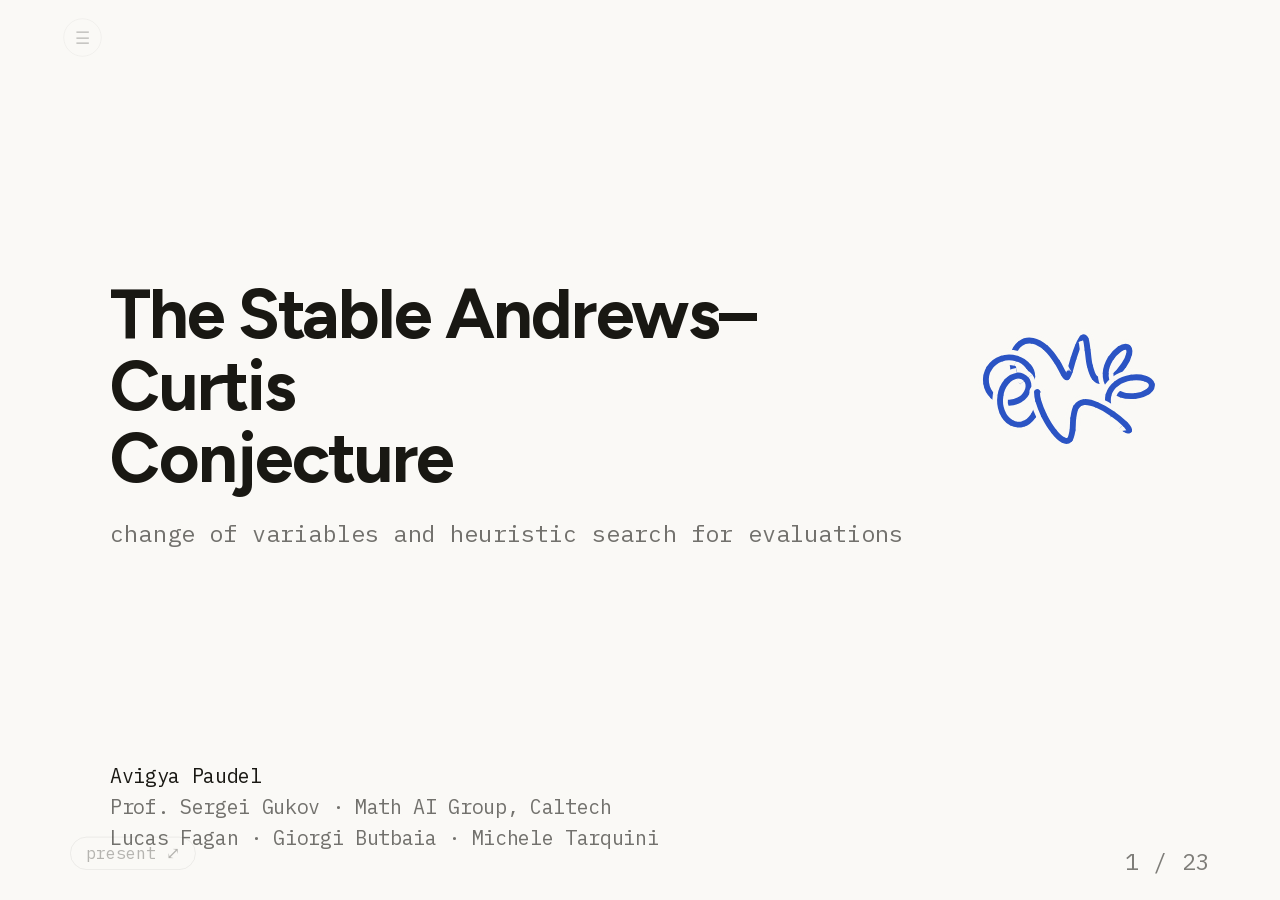
==== index.html @ a1b3a7af "The Stable Andrews–Curtis Conjecture — SURF talk deck Co-Authored-By: Claude Opus 5 <noreply@anthrop" ====
<!DOCTYPE html>
<html lang="en">
<head>
<meta charset="UTF-8" />
<meta name="viewport" content="width=device-width, initial-scale=1.0" />
<title>The Stable Andrews–Curtis Conjecture</title>
<style>
  /* ---------- fonts (offline) ---------- */
  @font-face { font-family: 'Figtree'; src: url('fonts/figtree-400.woff2') format('woff2'); font-weight: 400; font-display: swap; }
  @font-face { font-family: 'Figtree'; src: url('fonts/figtree-600.woff2') format('woff2'); font-weight: 600; font-display: swap; }
  @font-face { font-family: 'Figtree'; src: url('fonts/figtree-700.woff2') format('woff2'); font-weight: 700; font-display: swap; }
  @font-face { font-family: 'IBM Plex Mono'; src: url('fonts/plexmono-400.woff2') format('woff2'); font-weight: 400; font-display: swap; }

  /* ---------- tokens ---------- */
  :root {
    --paper: #FAF9F6;
    --ink: #191813;
    --blue: #2B54C4;
    --orange: #E05B2B;
    --hair: rgba(25, 24, 19, 0.15);
    --sans: 'Figtree', -apple-system, system-ui, sans-serif;
    --mono: 'IBM Plex Mono', ui-monospace, 'SF Mono', monospace;
  }

  * { box-sizing: border-box; margin: 0; padding: 0; }
  html, body { height: 100%; }
  body {
    background: var(--paper);
    color: var(--ink);
    font-family: var(--sans);
    overflow: hidden;
  }

  /* ---------- letterbox stage: design at 1920x1080, scale to fit ---------- */
  .viewport { position: fixed; inset: 0; }
  /* 4:3 canvas — SFP requires 4:3, some campus screens crop 16:9 */
  .stage {
    position: absolute; left: 50%; top: 50%;
    width: 1440px; height: 1080px;
    transform: translate(-50%, -50%) scale(1);
    background: var(--paper);
  }

  /* ---------- slides ---------- */
  .slide {
    position: absolute; inset: 0;
    display: none;
    flex-direction: column;
    padding: 88px 84px 56px;
    overflow: hidden;
  }
  .slide.active { display: flex; }

  .slide header {
    display: flex; align-items: baseline; justify-content: space-between;
    gap: 40px;
    flex: 0 0 auto;
  }
  .slide h1 {
    font-weight: 700;
    font-size: 62px;
    letter-spacing: -0.02em;
    line-height: 0.98;
    max-width: 20ch;
  }
  .kicker {
    font-family: var(--mono);
    font-size: 24px;
    color: rgba(25, 24, 19, 0.6);
    text-align: right;
    max-width: 30ch;
    line-height: 1.35;
  }
  .viz {
    flex: 1 1 auto;
    display: flex; align-items: center; justify-content: center;
    min-height: 0;
    margin-top: 24px;
  }
  .viz svg { width: 100%; height: 100%; }

  /* ---------- utilities for slide content ---------- */
  .mono { font-family: var(--mono); }
  .blue { color: var(--blue); }
  .orange { color: var(--orange); }
  .dim { opacity: 0.6; }

  /* ---------- hud ---------- */
  .hud {
    position: absolute; right: 36px; bottom: 28px; z-index: 5;
    font-family: var(--mono); font-size: 28px;
    color: var(--ink); opacity: 0.55;
    transition: opacity 0.2s;
    user-select: none;
  }
  .viewport:hover .hud { opacity: 0.7; }
  .hud .appendix-tag { color: var(--orange); }

  /* skip the remaining sub-steps of a stepped slide and move on */
  .skipbtn {
    position: absolute; right: 36px; bottom: 82px; z-index: 6;
    font-family: var(--mono); font-size: 20px; line-height: 1;
    color: var(--ink); background: none;
    border: 1px solid rgba(25, 24, 19, 0.25); border-radius: 999px;
    padding: 9px 18px; cursor: pointer;
    opacity: 0; pointer-events: none;
    transition: opacity 0.2s;
  }
  .skipbtn.on { opacity: 0.3; pointer-events: auto; }
  .skipbtn.on:hover { opacity: 0.85; }

  /* present: go fullscreen, like the present button in Slides */
  .presentbtn {
    position: absolute; left: 36px; bottom: 36px; z-index: 6;
    font-family: var(--mono); font-size: 20px; line-height: 1;
    color: var(--ink); background: none;
    border: 1px solid rgba(25, 24, 19, 0.25); border-radius: 999px;
    padding: 9px 18px; cursor: pointer; opacity: 0.3;
    transition: opacity 0.2s;
  }
  .presentbtn:hover { opacity: 0.9; }
  /* lit while a phone (or any second device) is driving the deck through serve.py */
  .presentbtn .link { color: var(--blue); margin-left: 10px; display: none; }
  .presentbtn.linked .link { display: inline; }

  /* slide menu: a hamburger at top-left drops down every slide by title */
  .navbtn {
    position: absolute; left: 28px; top: 22px; z-index: 8;
    width: 46px; height: 46px; padding: 0;
    font-family: var(--mono); font-size: 21px; line-height: 1;
    color: var(--ink); background: none; cursor: pointer;
    border: 1px solid rgba(25, 24, 19, 0.22); border-radius: 999px;
    opacity: 0.22; transition: opacity 0.2s;
  }
  .navbtn:hover, .navbtn.open { opacity: 0.9; }
  .navmenu {
    position: absolute; left: 28px; top: 80px; z-index: 8;
    width: 528px; max-height: 880px; overflow-y: auto;
    padding: 10px; border-radius: 18px;
    background: var(--paper);
    border: 1px solid rgba(25, 24, 19, 0.14);
    box-shadow: 0 26px 64px rgba(25, 24, 19, 0.18);
    opacity: 0; transform: translateX(-16px); pointer-events: none;
    transition: opacity 0.16s, transform 0.16s;
  }
  .navmenu.open { opacity: 1; transform: none; pointer-events: auto; }
  .navmenu button {
    display: flex; align-items: baseline; gap: 12px; width: 100%;
    padding: 8px 14px; border: 0; border-radius: 10px;
    background: none; cursor: pointer; text-align: left;
    font-family: var(--mono); font-size: 18px; line-height: 1.3; color: var(--ink);
  }
  .navmenu button .num { flex: 0 0 40px; opacity: 0.4; }
  .navmenu button:hover { background: rgba(43, 84, 196, 0.10); color: var(--blue); }
  .navmenu button.on { background: var(--ink); color: var(--paper); }
  .navmenu button.on .num { opacity: 0.65; }
  .navmenu button.apx .num { color: var(--orange); opacity: 0.9; }
  .navmenu .rule { border-top: 1px solid rgba(25, 24, 19, 0.12); margin: 8px 14px; }

  .placeholder-missing {
    display: flex; align-items: center; justify-content: center;
    height: 100%;
    font-family: var(--mono); font-size: 30px; color: var(--orange);
  }

  /* click-through frames inside one slide */
  .step-root {
    flex: 1 1 auto;
    min-height: 0;
    height: 100%;
    display: flex;
    flex-direction: column;
  }
  [data-steps] [data-at] {
    opacity: 0;
    pointer-events: none;
    transition: opacity 0.38s ease;
  }
  [data-steps][data-step="0"] [data-at~="0"],
  [data-steps][data-step="1"] [data-at~="1"],
  [data-steps][data-step="2"] [data-at~="2"],
  [data-steps][data-step="3"] [data-at~="3"],
  [data-steps][data-step="4"] [data-at~="4"],
  [data-steps][data-step="5"] [data-at~="5"],
  [data-steps][data-step="6"] [data-at~="6"],
  [data-steps][data-step="7"] [data-at~="7"],
  [data-steps][data-step="8"] [data-at~="8"],
  [data-steps][data-step="9"] [data-at~="9"],
  [data-steps][data-step="10"] [data-at~="10"],
  [data-steps][data-step="11"] [data-at~="11"],
  [data-steps][data-step="12"] [data-at~="12"],
  [data-steps][data-step="13"] [data-at~="13"],
  [data-steps][data-step="14"] [data-at~="14"],
  [data-steps][data-step="15"] [data-at~="15"],
  [data-steps][data-step="16"] [data-at~="16"] {
    opacity: 1;
    pointer-events: auto;
  }
  [data-steps] .xline {
    stroke: var(--orange);
    stroke-width: 3.4;
    stroke-linecap: round;
    fill: none;
    stroke-dasharray: 96;
    stroke-dashoffset: 96;
    transition: stroke-dashoffset 0.55s ease 0.08s;
  }
  [data-steps] .xline.slow {
    stroke-dasharray: 120;
    stroke-dashoffset: 120;
    transition: stroke-dashoffset 0.95s ease 0.18s;
  }
  [data-steps][data-step="0"] [data-at~="0"] .xline,
  [data-steps][data-step="1"] [data-at~="1"] .xline,
  [data-steps][data-step="2"] [data-at~="2"] .xline,
  [data-steps][data-step="3"] [data-at~="3"] .xline,
  [data-steps][data-step="4"] [data-at~="4"] .xline,
  [data-steps][data-step="5"] [data-at~="5"] .xline,
  [data-steps][data-step="6"] [data-at~="6"] .xline,
  [data-steps][data-step="7"] [data-at~="7"] .xline,
  [data-steps][data-step="8"] [data-at~="8"] .xline,
  [data-steps][data-step="9"] [data-at~="9"] .xline,
  [data-steps][data-step="10"] [data-at~="10"] .xline,
  [data-steps][data-step="11"] [data-at~="11"] .xline,
  [data-steps][data-step="12"] [data-at~="12"] .xline,
  [data-steps][data-step="13"] [data-at~="13"] .xline,
  [data-steps][data-step="14"] [data-at~="14"] .xline,
  [data-steps][data-step="15"] [data-at~="15"] .xline,
  [data-steps][data-step="16"] [data-at~="16"] .xline {
    stroke-dashoffset: 0;
  }
  .s03b-hop { transform-box: fill-box; transform-origin: center; }
  .s03b-wrap { position: relative; z-index: 2; }
  #s03b-example .s03b-float {
    animation: none;
    opacity: 0;
    transform: translate(var(--fx, 0px), var(--fy, 0px));
  }
  #s03b-example [data-steps][data-step="2"] [data-at~="2"] .s03b-float,
  #s03b-example [data-steps][data-step="7"] [data-at~="7"] .s03b-float,
  #s03b-example [data-steps][data-step="10"] [data-at~="10"] .s03b-float {
    animation: s03b-float-in 2.133s cubic-bezier(0.22, 0.61, 0.36, 1) 0.2s both;
  }
  @keyframes s03b-float-in {
    0% { transform: translate(var(--fx), var(--fy)); opacity: 0; }
    10% { opacity: 1; }
    46% { transform: translate(calc(var(--fx) * 0.5), calc(var(--fy) - 54px)); opacity: 1; }
    100% { transform: translate(0, 0); opacity: 1; }
  }
  #s03b-example .s03b-cancel { animation: none; }
  #s03b-example [data-steps][data-step="4"] [data-at~="4"] .s03b-cancel,
  #s03b-example [data-steps][data-step="5"] [data-at~="5"] .s03b-cancel {
    animation: s03b-cancel-out 1.4s cubic-bezier(0.22, 0.61, 0.36, 1) 0.467s both;
  }
  #s03b-example [data-steps][data-step="2"] [data-at~="2"] .s03b-cancel,
  #s03b-example [data-steps][data-step="7"] [data-at~="7"] .s03b-cancel,
  #s03b-example [data-steps][data-step="10"] [data-at~="10"] .s03b-cancel {
    animation: s03b-cancel-out 1.4s cubic-bezier(0.22, 0.61, 0.36, 1) 2.867s both;
  }
  @keyframes s03b-cancel-out {
    0% { transform: translate(0, 0) scale(1); opacity: 1; filter: none; }
    28% { transform: translate(0, -14px) scale(1.08); opacity: 1; }
    100% { transform: translate(0, -42px) scale(0.62); opacity: 0; }
  }
  #s03b-example [data-steps] .xline,
  #s03b-example [data-steps] .xline.slow {
    stroke-dashoffset: 120;
    opacity: 0;
    transition: none;
  }
  #s03b-example [data-steps][data-step="4"] [data-at~="4"] .xline,
  #s03b-example [data-steps][data-step="5"] [data-at~="5"] .xline {
    animation: s03b-xmark 1.867s ease both;
  }
  #s03b-example [data-steps][data-step="2"] [data-at~="2"] .xline,
  #s03b-example [data-steps][data-step="7"] [data-at~="7"] .xline,
  #s03b-example [data-steps][data-step="10"] [data-at~="10"] .xline {
    animation: s03b-xmark 1.867s ease 2.4s both;
  }
  @keyframes s03b-xmark {
    0% { stroke-dashoffset: 120; opacity: 1; }
    16% { stroke-dashoffset: 0; opacity: 1; }
    50% { stroke-dashoffset: 0; opacity: 1; }
    100% { stroke-dashoffset: 0; opacity: 0; }
  }
  #s03b-example .s03b-close { animation: none; transform: translate(0, 0); }
  #s03b-example [data-steps][data-step="2"] [data-at~="2"] .s03b-close,
  #s03b-example [data-steps][data-step="7"] [data-at~="7"] .s03b-close {
    animation: s03b-close-2 1.25s cubic-bezier(0.22, 0.61, 0.36, 1) 4.1s both;
  }
  #s03b-example .s03b-note, #s03b-example .s03b-post { opacity: 0; }
  #s03b-example [data-steps][data-step="2"] [data-at~="2"] .s03b-note,
  #s03b-example [data-steps][data-step="7"] [data-at~="7"] .s03b-note,
  #s03b-example [data-steps][data-step="10"] [data-at~="10"] .s03b-note,
  #s03b-example [data-steps][data-step="2"] [data-at~="2"] .s03b-post,
  #s03b-example [data-steps][data-step="7"] [data-at~="7"] .s03b-post,
  #s03b-example [data-steps][data-step="10"] [data-at~="10"] .s03b-post {
    animation: s03b-fade 0.5s ease 2.6s both;
  }
  #s03b-example [data-steps][data-step="2"] [data-at~="2"] .s03b-pre,
  #s03b-example [data-steps][data-step="7"] [data-at~="7"] .s03b-pre,
  #s03b-example [data-steps][data-step="10"] [data-at~="10"] .s03b-pre {
    animation: s03b-fade 0.5s ease 2.6s both reverse;
  }
  @keyframes s03b-fade { from { opacity: 0; } to { opacity: 1; } }
  @keyframes s03b-close-2 {
    0% { transform: translate(0, 0); }
    100% { transform: translate(-223.529%, 0); }
  }
  @media print {
    #s03b-example .s03b-float { animation: none !important; transform: none !important; opacity: 1 !important; }
    #s03b-example .s03b-cancel { animation: none !important; opacity: 0 !important; }
    #s03b-example .s03b-close { animation: none !important; transform: translate(-223.529%, 0) !important; }
    #s03b-example .s03b-note, #s03b-example .s03b-post { animation: none !important; opacity: 1 !important; }
    #s03b-example .s03b-pre { animation: none !important; opacity: 0 !important; }
    #s03b-example .xline { opacity: 0 !important; }
  }
  [data-steps] .s09-arrow-x {
    stroke: rgba(25, 24, 19, 0.32);
    stroke-width: 2.4;
    stroke-linecap: round;
    fill: none;
    stroke-dasharray: 90;
    stroke-dashoffset: 90;
    transition: stroke-dashoffset 0.7s ease 0.1s;
  }
  [data-steps][data-step="1"] [data-at~="1"] .s09-arrow-x {
    stroke-dashoffset: 0;
  }
  [data-steps] .s06-arr {
    stroke-width: 2.4;
    fill: none;
    stroke-linecap: round;
    stroke-linejoin: round;
    stroke-dasharray: 520;
    stroke-dashoffset: 520;
    opacity: 0;
    animation: none;
  }
  [data-steps] .s06-arr-x { stroke: #2B54C4; }
  [data-steps] .s06-arr-y { stroke: #E05B2B; }
  [data-steps][data-step="2"] [data-at~="2"] .s06-arr-h1 {
    animation: s06-arr-hop 1.25s ease 0s forwards;
  }
  [data-steps][data-step="2"] [data-at~="2"] .s06-arr-h2 {
    animation: s06-arr-hop 1.25s ease 1.25s forwards;
  }
  [data-steps][data-step="2"] [data-at~="2"] .s06-arr-h3 {
    animation: s06-arr-hop 1.25s ease 2.5s forwards;
  }
  [data-steps][data-step="2"] [data-at~="2"] .s06-arr-h4 {
    animation: s06-arr-hop 1.25s ease 3.85s forwards;
  }
  [data-steps][data-step="2"] [data-at~="2"] .s06-arr-h5 {
    animation: s06-arr-hop 1.25s ease 5.1s forwards;
  }
  @keyframes s06-arr-hop {
    0% { stroke-dashoffset: 520; opacity: 1; animation-timing-function: ease; }
    55% { stroke-dashoffset: 0; opacity: 1; }
    82% { stroke-dashoffset: 0; opacity: 1; }
    100% { stroke-dashoffset: 0; opacity: 0; }
  }
  @media print {
    [data-steps] .s06-arr { stroke-dashoffset: 0 !important; opacity: 1 !important; animation: none !important; }
    [data-steps] .s06-arr-h2,
    [data-steps] .s06-arr-h3,
    [data-steps] .s06-arr-h5 { opacity: 0 !important; }
  }
  .s06-hop { transform-box: fill-box; transform-origin: center; }
  .s06-wrap { position: relative; z-index: 1; }
  [data-steps][data-step="2"] [data-at~="2"] .s06-wrap-r1-a {
    animation: s06-z-r1-a 3.75s linear 0s forwards;
  }
  [data-steps][data-step="2"] [data-at~="2"] .s06-wrap-r1-b {
    animation: s06-z-r1-b 3.75s linear 0s forwards;
  }
  [data-steps][data-step="2"] [data-at~="2"] .s06-wrap-r1-c {
    animation: s06-z-r1-c 3.75s linear 0s forwards;
  }
  [data-steps][data-step="2"] [data-at~="2"] .s06-wrap-r2-a {
    animation: s06-z-r2-a 2.5s linear 3.85s forwards;
  }
  [data-steps][data-step="2"] [data-at~="2"] .s06-wrap-r2-b {
    animation: s06-z-r2-b 2.5s linear 3.85s forwards;
  }
  @keyframes s06-z-r1-a {
    0%, 33.333% { z-index: 5; }
    33.334%, 100% { z-index: 1; }
  }
  @keyframes s06-z-r1-b {
    0%, 33.332% { z-index: 1; }
    33.333%, 66.667% { z-index: 5; }
    66.668%, 100% { z-index: 1; }
  }
  @keyframes s06-z-r1-c {
    0%, 66.666% { z-index: 1; }
    66.667%, 100% { z-index: 5; }
  }
  @keyframes s06-z-r2-a {
    0%, 50% { z-index: 5; }
    50.001%, 100% { z-index: 1; }
  }
  @keyframes s06-z-r2-b {
    0%, 49.999% { z-index: 1; }
    50%, 100% { z-index: 5; }
  }
  [data-steps] .s06-r1-a,
  [data-steps] .s06-r1-b,
  [data-steps] .s06-r1-c,
  [data-steps] .s06-r1-d,
  [data-steps] .s06-r1-e,
  [data-steps] .s06-r2-a,
  [data-steps] .s06-r2-b,
  [data-steps] .s06-r2-c {
    animation: none;
    transform: translate(0, 0);
  }
  [data-steps][data-step="2"] [data-at~="2"] .s06-r1-a {
    animation: s06-r1-a-seq 3.75s linear 0s forwards;
  }
  [data-steps][data-step="2"] [data-at~="2"] .s06-r1-b {
    animation: s06-r1-b-seq 3.75s linear 0s forwards;
  }
  [data-steps][data-step="2"] [data-at~="2"] .s06-r1-c {
    animation: s06-r1-c-seq 3.75s linear 0s forwards;
  }
  [data-steps][data-step="2"] [data-at~="2"] .s06-r1-d,
  [data-steps][data-step="2"] [data-at~="2"] .s06-r1-e {
    animation: s06-r1-rest-seq 3.75s linear 0s forwards;
  }
  [data-steps][data-step="2"] [data-at~="2"] .s06-r2-a {
    animation: s06-r2-a-seq 2.5s linear 3.85s forwards;
  }
  [data-steps][data-step="2"] [data-at~="2"] .s06-r2-b {
    animation: s06-r2-b-seq 2.5s linear 3.85s forwards;
  }
  [data-steps][data-step="2"] [data-at~="2"] .s06-r2-c {
    animation: s06-r2-c-seq 2.5s linear 3.85s forwards;
  }
  @keyframes s06-r1-a-seq {
    0% { transform: translate(0, 0); animation-timing-function: cubic-bezier(0.22, 0.61, 0.36, 1); }
    14% { transform: translate(223.529%, -126.316%); animation-timing-function: cubic-bezier(0.22, 0.61, 0.36, 1); }
    33.333% { transform: translate(447.059%, 0); animation-timing-function: cubic-bezier(0.22, 0.61, 0.36, 1); }
    66.667% { transform: translate(335.294%, 0); animation-timing-function: cubic-bezier(0.22, 0.61, 0.36, 1); }
    100% { transform: translate(223.529%, 0); }
  }
  @keyframes s06-r1-b-seq {
    0% { transform: translate(0, 0); animation-timing-function: cubic-bezier(0.22, 0.61, 0.36, 1); }
    33.333% { transform: translate(-111.765%, 0); animation-timing-function: cubic-bezier(0.22, 0.61, 0.36, 1); }
    47.333% { transform: translate(111.765%, -126.316%); animation-timing-function: cubic-bezier(0.22, 0.61, 0.36, 1); }
    66.667% { transform: translate(335.294%, 0); animation-timing-function: cubic-bezier(0.22, 0.61, 0.36, 1); }
    100% { transform: translate(223.529%, 0); }
  }
  @keyframes s06-r1-c-seq {
    0% { transform: translate(0, 0); animation-timing-function: cubic-bezier(0.22, 0.61, 0.36, 1); }
    33.333% { transform: translate(-111.765%, 0); animation-timing-function: cubic-bezier(0.22, 0.61, 0.36, 1); }
    66.667% { transform: translate(-223.529%, 0); animation-timing-function: cubic-bezier(0.22, 0.61, 0.36, 1); }
    80.667% { transform: translate(0, -126.316%); animation-timing-function: cubic-bezier(0.22, 0.61, 0.36, 1); }
    100% { transform: translate(223.529%, 0); }
  }
  @keyframes s06-r1-rest-seq {
    0% { transform: translate(0, 0); animation-timing-function: cubic-bezier(0.22, 0.61, 0.36, 1); }
    33.333% { transform: translate(-111.765%, 0); animation-timing-function: cubic-bezier(0.22, 0.61, 0.36, 1); }
    66.667% { transform: translate(-223.529%, 0); animation-timing-function: cubic-bezier(0.22, 0.61, 0.36, 1); }
    100% { transform: translate(-335.294%, 0); }
  }
  @keyframes s06-r2-a-seq {
    0% { transform: translate(0, 0); animation-timing-function: cubic-bezier(0.22, 0.61, 0.36, 1); }
    21% { transform: translate(111.765%, -126.316%); animation-timing-function: cubic-bezier(0.22, 0.61, 0.36, 1); }
    50% { transform: translate(223.529%, 0); animation-timing-function: cubic-bezier(0.22, 0.61, 0.36, 1); }
    100% { transform: translate(111.765%, 0); }
  }
  @keyframes s06-r2-b-seq {
    0% { transform: translate(0, 0); animation-timing-function: cubic-bezier(0.22, 0.61, 0.36, 1); }
    50% { transform: translate(-111.765%, 0); animation-timing-function: cubic-bezier(0.22, 0.61, 0.36, 1); }
    71% { transform: translate(0, -126.316%); animation-timing-function: cubic-bezier(0.22, 0.61, 0.36, 1); }
    100% { transform: translate(111.765%, 0); }
  }
  @keyframes s06-r2-c-seq {
    0% { transform: translate(0, 0); animation-timing-function: cubic-bezier(0.22, 0.61, 0.36, 1); }
    50% { transform: translate(-111.765%, 0); animation-timing-function: cubic-bezier(0.22, 0.61, 0.36, 1); }
    100% { transform: translate(-223.529%, 0); }
  }
  @media print {
    [data-steps] .s06-r1-a,
    [data-steps] .s06-r1-b,
    [data-steps] .s06-r1-c { animation: none !important; transform: translate(223.529%, 0) !important; }
    [data-steps] .s06-r1-d,
    [data-steps] .s06-r1-e { animation: none !important; transform: translate(-335.294%, 0) !important; }
    [data-steps] .s06-r2-a,
    [data-steps] .s06-r2-b { animation: none !important; transform: translate(111.765%, 0) !important; }
    [data-steps] .s06-r2-c { animation: none !important; transform: translate(-223.529%, 0) !important; }
  }
  #s06-smove .s06-float { animation: none; opacity: 0; transform: translate(var(--fx, 0px), var(--fy, 0px)); }
  #s06-smove [data-steps][data-step="6"] [data-at~="6"] .s06-float,
  #s06-smove [data-steps][data-step="8"] [data-at~="8"] .s06-s4-ycopy {
    animation: s06-float-in 1.667s cubic-bezier(0.22, 0.61, 0.36, 1) 0s both;
  }
  #s06-smove [data-steps][data-step="7"] [data-at~="7"] .s06-s3-ycopy {
    animation: s06-float-in 1.667s cubic-bezier(0.22, 0.61, 0.36, 1) 0.8s both;
  }
  #s06-smove .s06-s3-inv { opacity: 0; }
  @keyframes s06-float-in {
    0% { transform: translate(var(--fx), var(--fy)); opacity: 0; }
    10% { opacity: 1; }
    46% { transform: translate(calc(var(--fx) * 0.5), calc(var(--fy) - 54px)); opacity: 1; }
    100% { transform: translate(0, 0); opacity: 1; }
  }
  #s06-smove .s06-kill { animation: none; }
  #s06-smove .s06-kill-xx,
  #s06-smove .s06-cyc-kill-y,
  #s06-smove .s06-s2-kill-1,
  #s06-smove .s06-s2-kill-2,
  #s06-smove .s06-s2-kill-3,
  #s06-smove .s06-s3-kill,
  #s06-smove .s06-s4-kill {
    transform-box: fill-box;
    transform-origin: center;
  }
  #s06-smove [data-steps][data-step="4"] [data-at~="4"] .s06-kill-xx {
    animation: s06-cancel-out 1.4s cubic-bezier(0.22, 0.61, 0.36, 1) 0.467s both;
  }
  #s06-smove [data-steps][data-step="5"] [data-at~="5"] .s06-cyc-kill-y {
    animation: s06-cancel-out 1.4s cubic-bezier(0.22, 0.61, 0.36, 1) 1.25s both;
  }
  #s06-smove [data-steps][data-step="6"] [data-at~="6"] .s06-s2-kill-1 {
    animation: s06-cancel-out 1.4s cubic-bezier(0.22, 0.61, 0.36, 1) 1.667s both;
  }
  #s06-smove [data-steps][data-step="6"] [data-at~="6"] .s06-s2-kill-2 {
    animation: s06-cancel-out 1.4s cubic-bezier(0.22, 0.61, 0.36, 1) 3.733s both;
  }
  #s06-smove [data-steps][data-step="6"] [data-at~="6"] .s06-s2-kill-3 {
    animation: s06-cancel-out 1.4s cubic-bezier(0.22, 0.61, 0.36, 1) 5.8s both;
  }
  #s06-smove [data-steps][data-step="7"] [data-at~="7"] .s06-s3-kill {
    animation: s06-cancel-out 1.4s cubic-bezier(0.22, 0.61, 0.36, 1) 1.933s both;
  }
  #s06-smove [data-steps][data-step="8"] [data-at~="8"] .s06-s4-kill {
    animation: s06-cancel-out 1.4s cubic-bezier(0.22, 0.61, 0.36, 1) 1.667s both;
  }
  @keyframes s06-cancel-out {
    0% { transform: translate(0, 0) scale(1); opacity: 1; }
    28% { transform: translate(0, -14px) scale(1.08); opacity: 1; }
    100% { transform: translate(0, -42px) scale(0.62); opacity: 0; }
  }
  #s06-smove [data-steps][data-step="4"] [data-at~="4"] .s06-pack-yy {
    animation: s06-pack-2 1.25s cubic-bezier(0.22, 0.61, 0.36, 1) 1.7s both;
  }
  @keyframes s06-pack-2 {
    from { transform: translate(0, 0); }
    to { transform: translate(-223.529%, 0); }
  }
  #s06-smove [data-steps][data-step="4"] [data-at~="4"] .s06-join-fade {
    animation: s06-fade-out 0.8s ease 0.467s both;
  }
  @keyframes s06-fade-out {
    to { opacity: 0; }
  }
  #s06-smove .s06-after { opacity: 0; }
  #s06-smove [data-steps][data-step="5"] [data-at~="5"] .s06-after-cyc {
    animation: s06-fade-in 0.55s ease 4.6s forwards;
  }
  #s06-smove [data-steps][data-step="6"] [data-at~="6"] .s06-after-s2 {
    animation: s06-fade-in 0.55s ease 7.067s forwards;
  }
  #s06-smove [data-steps][data-step="7"] [data-at~="7"] .s06-after-s3 {
    animation: s06-fade-in 0.55s ease 3.2s forwards;
  }
  #s06-smove [data-steps][data-step="8"] [data-at~="8"] .s06-after-s4 {
    animation: s06-fade-in 0.55s ease 2.933s forwards;
  }
  @keyframes s06-fade-in {
    from { opacity: 0; }
    to { opacity: 1; }
  }
  #s06-smove [data-steps][data-step="5"] [data-at~="5"] .s06-arr-c1 {
    animation: s06-arr-hop 1.25s ease 0s forwards;
  }
  #s06-smove [data-steps][data-step="5"] [data-at~="5"] .s06-arr-c2 {
    animation: s06-arr-hop 1.25s ease 3.35s forwards;
  }
  #s06-smove [data-steps][data-step="5"] [data-at~="5"] .s06-cyc-z-y {
    animation: s06-z-hop 1.25s linear 0s forwards;
  }
  #s06-smove [data-steps][data-step="5"] [data-at~="5"] .s06-cyc-z-x {
    animation: s06-z-hop 1.25s linear 3.35s forwards;
  }
  @keyframes s06-z-hop {
    0%, 100% { z-index: 5; }
  }
  #s06-smove .s06-cyc-y,
  #s06-smove .s06-cyc-x,
  #s06-smove .s06-cyc-keep,
  #s06-smove .s06-cyc-rest,
  #s06-smove .s06-cyc-tail {
    animation: none;
    transform: translate(0, 0);
  }
  #s06-smove [data-steps][data-step="5"] [data-at~="5"] .s06-cyc-y {
    animation: s06-cyc-y-seq 1.25s cubic-bezier(0.22, 0.61, 0.36, 1) 0s forwards;
  }
  #s06-smove [data-steps][data-step="5"] [data-at~="5"] .s06-cyc-rest {
    animation: s06-cyc-rest-seq 1.25s cubic-bezier(0.22, 0.61, 0.36, 1) 0s forwards;
  }
  #s06-smove [data-steps][data-step="5"] [data-at~="5"] .s06-cyc-x {
    animation: s06-cyc-x-seq 4.6s linear 0s forwards;
  }
  #s06-smove [data-steps][data-step="5"] [data-at~="5"] .s06-cyc-keep {
    animation: s06-cyc-keep-seq 4.6s linear 0s forwards;
  }
  #s06-smove [data-steps][data-step="5"] [data-at~="5"] .s06-cyc-tail {
    animation: s06-cyc-tail-seq 1.25s cubic-bezier(0.22, 0.61, 0.36, 1) 0s forwards;
  }
  @keyframes s06-cyc-y-seq {
    0% { transform: translate(0, 0); }
    50% { transform: translate(279.412%, -126.316%); }
    100% { transform: translate(558.824%, 0); }
  }
  @keyframes s06-cyc-rest-seq {
    to { transform: translate(-111.765%, 0); }
  }
  @keyframes s06-cyc-tail-seq {
    to { transform: translate(-111.765%, 0); }
  }
  @keyframes s06-cyc-x-seq {
    0% { transform: translate(0, 0); animation-timing-function: cubic-bezier(0.22, 0.61, 0.36, 1); }
    27.174% { transform: translate(-111.765%, 0); animation-timing-function: linear; }
    72.826% { transform: translate(-111.765%, 0); animation-timing-function: cubic-bezier(0.22, 0.61, 0.36, 1); }
    86.413% { transform: translate(55.882%, -126.316%); animation-timing-function: cubic-bezier(0.22, 0.61, 0.36, 1); }
    100% { transform: translate(223.529%, 0); }
  }
  @keyframes s06-cyc-keep-seq {
    0% { transform: translate(0, 0); animation-timing-function: cubic-bezier(0.22, 0.61, 0.36, 1); }
    27.174% { transform: translate(-111.765%, 0); animation-timing-function: linear; }
    72.826% { transform: translate(-111.765%, 0); animation-timing-function: cubic-bezier(0.22, 0.61, 0.36, 1); }
    100% { transform: translate(-223.529%, 0); }
  }
  #s06-smove .s06-s2-slide-g1,
  #s06-smove .s06-s2-slide-g2 {
    animation: none;
    transform: translate(0, 0);
    transform-box: fill-box;
    transform-origin: 0 50%;
  }
  #s06-smove [data-steps][data-step="6"] [data-at~="6"] .s06-s2-slide-g1 {
    animation: s06-s2-slide1 0.667s cubic-bezier(0.22, 0.61, 0.36, 1) 3.067s forwards;
  }
  #s06-smove [data-steps][data-step="6"] [data-at~="6"] .s06-s2-slide-g2 {
    animation: s06-s2-slide2 5.8s linear 0s forwards;
  }
  @keyframes s06-s2-slide1 {
    to { transform: translate(-223.529%, 0); }
  }
  @keyframes s06-s2-slide2 {
    0%, 52.874% { transform: translate(0, 0); animation-timing-function: cubic-bezier(0.22, 0.61, 0.36, 1); }
    64.368% { transform: translate(-223.529%, 0); animation-timing-function: linear; }
    88.506% { transform: translate(-223.529%, 0); animation-timing-function: cubic-bezier(0.22, 0.61, 0.36, 1); }
    100% { transform: translate(-447.059%, 0); }
  }
  /* step 3: the rotated r2 copy flies in from the right into the product */
  #s06-smove .s06-fly { animation: none; transform: translate(0, 0); }
  #s06-smove .s06-join-in { opacity: 1; }
  #s06-smove [data-steps][data-step="3"] [data-at~="3"] .s06-fly-a {
    animation: s06-fly-far 1.15s cubic-bezier(0.22, 0.61, 0.36, 1) 0.12s both;
  }
  #s06-smove [data-steps][data-step="3"] [data-at~="3"] .s06-fly-b {
    animation: s06-fly-near 1.15s cubic-bezier(0.22, 0.61, 0.36, 1) 0.30s both;
  }
  #s06-smove [data-steps][data-step="3"] [data-at~="3"] .s06-fly-c {
    animation: s06-fly-near 1.15s cubic-bezier(0.22, 0.61, 0.36, 1) 0.44s both;
  }
  #s06-smove [data-steps][data-step="3"] [data-at~="3"] .s06-join-in {
    animation: s06-fade-in 0.5s ease 1.1s both;
  }
  @keyframes s06-fly-far {
    0%   { transform: translate(617.647%, 0); }
    45%  { transform: translate(310%, -145%); }
    100% { transform: translate(0, 0); }
  }
  @keyframes s06-fly-near {
    0%   { transform: translate(282.353%, 0); }
    45%  { transform: translate(142%, -125%); }
    100% { transform: translate(0, 0); }
  }
  #s06-smove [data-steps] .xline,
  #s06-smove [data-steps] .xline.slow {
    stroke-dashoffset: 120;
    opacity: 0;
    transition: none;
  }
  #s06-smove [data-steps][data-step="4"] [data-at~="4"] .xline {
    animation: s06-xmark 1.867s ease 0s both;
  }
  #s06-smove .s06-cut-g { opacity: 1; }
  #s06-smove .s06-cut {
    stroke: #E05B2B;
    stroke-width: 3.4;
    stroke-linecap: round;
    fill: none;
    stroke-dasharray: 120;
    stroke-dashoffset: 120;
    opacity: 0;
    transition: none;
  }
  #s06-smove [data-steps][data-step="6"] [data-at~="6"] .s06-cut-1 {
    animation: s06-cut-seq-1 3.067s ease 0s forwards;
  }
  #s06-smove [data-steps][data-step="6"] [data-at~="6"] .s06-cut-2 {
    animation: s06-cut-seq-2 5.133s ease 0s forwards;
  }
  #s06-smove [data-steps][data-step="6"] [data-at~="6"] .s06-cut-3 {
    animation: s06-cut-seq-3 7.2s ease 0s forwards;
  }
  #s06-smove [data-steps][data-step="5"] [data-at~="5"] .s06-cut-cyc {
    animation: s06-xmark 1.4s ease 1.25s both;
  }
  #s06-smove [data-steps][data-step="7"] [data-at~="7"] .s06-cut-s3 {
    animation: s06-xmark 1.4s ease 1.933s both;
  }
  #s06-smove [data-steps][data-step="8"] [data-at~="8"] .s06-cut-s4 {
    animation: s06-xmark 1.4s ease 1.667s both;
  }
  @keyframes s06-xmark {
    0% { stroke-dashoffset: 120; opacity: 1; }
    16% { stroke-dashoffset: 0; opacity: 1; }
    50% { stroke-dashoffset: 0; opacity: 1; }
    100% { stroke-dashoffset: 0; opacity: 0; }
  }
  @keyframes s06-cut-seq-1 {
    0%, 54.347% { stroke-dashoffset: 120; opacity: 0; }
    54.348% { stroke-dashoffset: 120; opacity: 1; }
    61.739% { stroke-dashoffset: 0; opacity: 1; }
    77.174% { stroke-dashoffset: 0; opacity: 1; }
    100% { stroke-dashoffset: 0; opacity: 0; }
  }
  @keyframes s06-cut-seq-2 {
    0%, 72.727% { stroke-dashoffset: 120; opacity: 0; }
    72.728% { stroke-dashoffset: 120; opacity: 1; }
    77.091% { stroke-dashoffset: 0; opacity: 1; }
    86.364% { stroke-dashoffset: 0; opacity: 1; }
    100% { stroke-dashoffset: 0; opacity: 0; }
  }
  @keyframes s06-cut-seq-3 {
    0%, 80.555% { stroke-dashoffset: 120; opacity: 0; }
    80.556% { stroke-dashoffset: 120; opacity: 1; }
    83.667% { stroke-dashoffset: 0; opacity: 1; }
    90.278% { stroke-dashoffset: 0; opacity: 0; }
    100% { stroke-dashoffset: 0; opacity: 0; }
  }
  #s06-smove [data-steps][data-step="7"] [data-at~="7"] .s06-s3-old {
    animation: s06-fade-out 0.8s ease 0s both;
  }
  #s06-smove [data-steps][data-step="7"] [data-at~="7"] .s06-s3-inv {
    animation: s06-fade-in 0.8s ease 0s both;
  }
  @media print {
    #s06-smove .s06-kill-xx,
    #s06-smove .s06-cyc-kill-y,
    #s06-smove .s06-s2-kill-1,
    #s06-smove .s06-s2-kill-2,
    #s06-smove .s06-s2-kill-3,
    #s06-smove .s06-s3-kill,
    #s06-smove .s06-s4-kill { animation: none !important; opacity: 0 !important; }
    #s06-smove .s06-pack-yy { animation: none !important; transform: translate(-223.529%, 0) !important; }
    #s06-smove .s06-cyc-y { animation: none !important; transform: translate(558.824%, 0) !important; }
    #s06-smove .s06-cyc-x { animation: none !important; transform: translate(223.529%, 0) !important; }
    #s06-smove .s06-cyc-keep { animation: none !important; transform: translate(-223.529%, 0) !important; }
    #s06-smove .s06-cyc-rest,
    #s06-smove .s06-cyc-tail { animation: none !important; transform: translate(-111.765%, 0) !important; }
    #s06-smove .s06-fly { animation: none !important; transform: none !important; }
    #s06-smove .s06-float,
    #s06-smove .s06-s3-ycopy,
    #s06-smove .s06-s4-ycopy { animation: none !important; transform: none !important; opacity: 1 !important; }
    #s06-smove .s06-s2-slide-g1 { animation: none !important; transform: translate(-223.529%, 0) !important; }
    #s06-smove .s06-s2-slide-g2 { animation: none !important; transform: translate(-447.059%, 0) !important; }
    #s06-smove .s06-after { opacity: 1 !important; animation: none !important; }
    #s06-smove .s06-s3-old { opacity: 0 !important; }
    #s06-smove .s06-s3-inv { opacity: 1 !important; }
    #s06-smove .s06-join-fade { opacity: 0 !important; }
    #s06-smove .s06-arr-c2 { opacity: 0 !important; }
    #s06-smove .s06-cut-g,
    #s06-smove .s06-cut,
    #s06-smove .xline { opacity: 0 !important; animation: none !important; }
  }
  @media (prefers-reduced-motion: reduce) {
    #s06-smove .s06-cyc-y { animation: none !important; transform: translate(558.824%, 0) !important; }
    #s06-smove .s06-cyc-x { animation: none !important; transform: translate(223.529%, 0) !important; }
    #s06-smove .s06-cyc-keep { animation: none !important; transform: translate(-223.529%, 0) !important; }
    #s06-smove .s06-cyc-rest,
    #s06-smove .s06-cyc-tail { animation: none !important; transform: translate(-111.765%, 0) !important; }
    #s06-smove .s06-fly { animation: none !important; transform: none !important; }
    #s06-smove .s06-float,
    #s06-smove .s06-s3-ycopy,
    #s06-smove .s06-s4-ycopy { animation: none !important; transform: none !important; opacity: 1 !important; }
    #s06-smove .s06-kill-xx,
    #s06-smove .s06-cyc-kill-y,
    #s06-smove .s06-s2-kill-1,
    #s06-smove .s06-s2-kill-2,
    #s06-smove .s06-s2-kill-3,
    #s06-smove .s06-s3-kill,
    #s06-smove .s06-s4-kill { animation: none !important; opacity: 0 !important; }
    #s06-smove .s06-pack-yy { animation: none !important; transform: translate(-223.529%, 0) !important; }
    #s06-smove .s06-s2-slide-g1 { animation: none !important; transform: translate(-223.529%, 0) !important; }
    #s06-smove .s06-s2-slide-g2 { animation: none !important; transform: translate(-447.059%, 0) !important; }
    #s06-smove .s06-after { opacity: 1 !important; animation: none !important; }
    #s06-smove .s06-arr-c1,
    #s06-smove .s06-arr-c2 { animation: none !important; opacity: 0 !important; }
    #s06-smove .s06-cut-g,
    #s06-smove .s06-cut,
    #s06-smove .xline { opacity: 0 !important; animation: none !important; }
  }
  .s09-hop { transform-box: fill-box; transform-origin: center; }
  .s09-wrap { position: relative; z-index: 1; }
  #s09-funnel .s09-inv { --dx: 0; }
  #s09-funnel .s09-inv-to { opacity: 0; }
  #s09-funnel [data-steps][data-step="2"] [data-at~="2"] .s09-inv {
    animation: s09-inv-arc 1.6s cubic-bezier(0.22, 0.61, 0.36, 1) 0.12s forwards;
  }
  #s09-funnel [data-steps][data-step="2"] [data-at~="2"] .s09-inv-from {
    animation: s09-inv-fade-out 1.6s ease 0.12s forwards;
  }
  #s09-funnel [data-steps][data-step="2"] [data-at~="2"] .s09-inv-to {
    animation: s09-inv-fade-in 1.6s ease 0.12s forwards;
  }
  @keyframes s09-inv-arc {
    0% { transform: translate(0, 0); }
    42% { transform: translate(calc(var(--dx) * 53.846%), -126.316%); }
    100% { transform: translate(calc(var(--dx) * 107.692%), 0); }
  }
  @keyframes s09-inv-fade-out { to { opacity: 0; } }
  @keyframes s09-inv-fade-in { from { opacity: 0; } to { opacity: 1; } }
  #s09-funnel [data-steps][data-step="3"] [data-at~="3"] .s09-arr-h1 { animation: s06-arr-hop 1.25s ease 0s forwards; }
  #s09-funnel [data-steps][data-step="3"] [data-at~="3"] .s09-arr-h2 { animation: s06-arr-hop 1.25s ease 1.25s forwards; }
  #s09-funnel [data-steps][data-step="3"] [data-at~="3"] .s09-arr-h3 { animation: s06-arr-hop 1.25s ease 2.5s forwards; }
  #s09-funnel [data-steps][data-step="3"] [data-at~="3"] .s09-arr-h4 { animation: s06-arr-hop 1.25s ease 3.75s forwards; }
  #s09-funnel [data-steps][data-step="3"] [data-at~="3"] .s09-arr-h5 { animation: s06-arr-hop 1.25s ease 5s forwards; }
  #s09-funnel [data-steps][data-step="3"] [data-at~="3"] .s09-z-r1-0 { animation: s06-z-hop 1.25s linear 0s forwards; }
  #s09-funnel [data-steps][data-step="3"] [data-at~="3"] .s09-z-r1-1 { animation: s06-z-hop 1.25s linear 1.25s forwards; }
  #s09-funnel [data-steps][data-step="3"] [data-at~="3"] .s09-z-r1-2 { animation: s06-z-hop 1.25s linear 2.5s forwards; }
  #s09-funnel [data-steps][data-step="3"] [data-at~="3"] .s09-z-r1-3 { animation: s06-z-hop 1.25s linear 3.75s forwards; }
  #s09-funnel [data-steps][data-step="3"] [data-at~="3"] .s09-z-r1-4 { animation: s06-z-hop 1.25s linear 5s forwards; }
  #s09-funnel [data-steps][data-step="3"] [data-at~="3"] .s09-z-r2-0 { animation: s06-z-hop 1.25s linear 0s forwards; }
  #s09-funnel [data-steps][data-step="3"] [data-at~="3"] .s09-z-r2-1 { animation: s06-z-hop 1.25s linear 1.25s forwards; }
  #s09-funnel [data-steps][data-step="3"] [data-at~="3"] .s09-z-r2-2 { animation: s06-z-hop 1.25s linear 2.5s forwards; }
  #s09-funnel [data-steps][data-step="3"] [data-at~="3"] .s09-z-r2-3 { animation: s06-z-hop 1.25s linear 3.75s forwards; }
  #s09-funnel [data-steps] .s09-rot-r1-0,
  #s09-funnel [data-steps] .s09-rot-r1-1,
  #s09-funnel [data-steps] .s09-rot-r1-2,
  #s09-funnel [data-steps] .s09-rot-r1-3,
  #s09-funnel [data-steps] .s09-rot-r1-4,
  #s09-funnel [data-steps] .s09-rot-r1-s,
  #s09-funnel [data-steps] .s09-rot-r2-0,
  #s09-funnel [data-steps] .s09-rot-r2-1,
  #s09-funnel [data-steps] .s09-rot-r2-2,
  #s09-funnel [data-steps] .s09-rot-r2-3,
  #s09-funnel [data-steps] .s09-rot-r2-4 {
    animation: none;
    transform: translate(0, 0);
  }
  #s09-funnel [data-steps][data-step="3"] [data-at~="3"] .s09-rot-r1-0 { animation: s09-rot-r1-0 6.25s linear 0s forwards; }
  #s09-funnel [data-steps][data-step="3"] [data-at~="3"] .s09-rot-r1-1 { animation: s09-rot-r1-1 6.25s linear 0s forwards; }
  #s09-funnel [data-steps][data-step="3"] [data-at~="3"] .s09-rot-r1-2 { animation: s09-rot-r1-2 6.25s linear 0s forwards; }
  #s09-funnel [data-steps][data-step="3"] [data-at~="3"] .s09-rot-r1-3 { animation: s09-rot-r1-3 6.25s linear 0s forwards; }
  #s09-funnel [data-steps][data-step="3"] [data-at~="3"] .s09-rot-r1-4 { animation: s09-rot-r1-4 6.25s linear 0s forwards; }
  #s09-funnel [data-steps][data-step="3"] [data-at~="3"] .s09-rot-r1-s { animation: s09-rot-r1-s 6.25s linear 0s forwards; }
  #s09-funnel [data-steps][data-step="3"] [data-at~="3"] .s09-rot-r2-0 { animation: s09-rot-r2-0 5s linear 0s forwards; }
  #s09-funnel [data-steps][data-step="3"] [data-at~="3"] .s09-rot-r2-1 { animation: s09-rot-r2-1 5s linear 0s forwards; }
  #s09-funnel [data-steps][data-step="3"] [data-at~="3"] .s09-rot-r2-2 { animation: s09-rot-r2-2 5s linear 0s forwards; }
  #s09-funnel [data-steps][data-step="3"] [data-at~="3"] .s09-rot-r2-3 { animation: s09-rot-r2-3 5s linear 0s forwards; }
  #s09-funnel [data-steps][data-step="3"] [data-at~="3"] .s09-rot-r2-4 { animation: s09-rot-r2-4 5s linear 0s forwards; }
  @keyframes s09-rot-r1-0 {
    0% { transform: translate(0, 0); animation-timing-function: cubic-bezier(0.22, 0.61, 0.36, 1); }
    8.4% { transform: translate(430.769%, -126.316%); animation-timing-function: cubic-bezier(0.22, 0.61, 0.36, 1); }
    20% { transform: translate(861.538%, 0); animation-timing-function: cubic-bezier(0.22, 0.61, 0.36, 1); }
    40% { transform: translate(753.846%, 0); animation-timing-function: cubic-bezier(0.22, 0.61, 0.36, 1); }
    60% { transform: translate(646.154%, 0); animation-timing-function: cubic-bezier(0.22, 0.61, 0.36, 1); }
    80% { transform: translate(538.462%, 0); animation-timing-function: cubic-bezier(0.22, 0.61, 0.36, 1); }
    100% { transform: translate(430.769%, 0); }
  }
  @keyframes s09-rot-r1-1 {
    0% { transform: translate(0, 0); animation-timing-function: cubic-bezier(0.22, 0.61, 0.36, 1); }
    20% { transform: translate(-107.692%, 0); animation-timing-function: cubic-bezier(0.22, 0.61, 0.36, 1); }
    28.4% { transform: translate(323.077%, -126.316%); animation-timing-function: cubic-bezier(0.22, 0.61, 0.36, 1); }
    40% { transform: translate(753.846%, 0); animation-timing-function: cubic-bezier(0.22, 0.61, 0.36, 1); }
    60% { transform: translate(646.154%, 0); animation-timing-function: cubic-bezier(0.22, 0.61, 0.36, 1); }
    80% { transform: translate(538.462%, 0); animation-timing-function: cubic-bezier(0.22, 0.61, 0.36, 1); }
    100% { transform: translate(430.769%, 0); }
  }
  @keyframes s09-rot-r1-2 {
    0% { transform: translate(0, 0); animation-timing-function: cubic-bezier(0.22, 0.61, 0.36, 1); }
    20% { transform: translate(-107.692%, 0); animation-timing-function: cubic-bezier(0.22, 0.61, 0.36, 1); }
    40% { transform: translate(-215.385%, 0); animation-timing-function: cubic-bezier(0.22, 0.61, 0.36, 1); }
    48.4% { transform: translate(215.385%, -126.316%); animation-timing-function: cubic-bezier(0.22, 0.61, 0.36, 1); }
    60% { transform: translate(646.154%, 0); animation-timing-function: cubic-bezier(0.22, 0.61, 0.36, 1); }
    80% { transform: translate(538.462%, 0); animation-timing-function: cubic-bezier(0.22, 0.61, 0.36, 1); }
    100% { transform: translate(430.769%, 0); }
  }
  @keyframes s09-rot-r1-3 {
    0% { transform: translate(0, 0); animation-timing-function: cubic-bezier(0.22, 0.61, 0.36, 1); }
    20% { transform: translate(-107.692%, 0); animation-timing-function: cubic-bezier(0.22, 0.61, 0.36, 1); }
    40% { transform: translate(-215.385%, 0); animation-timing-function: cubic-bezier(0.22, 0.61, 0.36, 1); }
    60% { transform: translate(-323.077%, 0); animation-timing-function: cubic-bezier(0.22, 0.61, 0.36, 1); }
    68.4% { transform: translate(107.692%, -126.316%); animation-timing-function: cubic-bezier(0.22, 0.61, 0.36, 1); }
    80% { transform: translate(538.462%, 0); animation-timing-function: cubic-bezier(0.22, 0.61, 0.36, 1); }
    100% { transform: translate(430.769%, 0); }
  }
  @keyframes s09-rot-r1-4 {
    0% { transform: translate(0, 0); animation-timing-function: cubic-bezier(0.22, 0.61, 0.36, 1); }
    20% { transform: translate(-107.692%, 0); animation-timing-function: cubic-bezier(0.22, 0.61, 0.36, 1); }
    40% { transform: translate(-215.385%, 0); animation-timing-function: cubic-bezier(0.22, 0.61, 0.36, 1); }
    60% { transform: translate(-323.077%, 0); animation-timing-function: cubic-bezier(0.22, 0.61, 0.36, 1); }
    80% { transform: translate(-430.769%, 0); animation-timing-function: cubic-bezier(0.22, 0.61, 0.36, 1); }
    88.4% { transform: translate(0, -126.316%); animation-timing-function: cubic-bezier(0.22, 0.61, 0.36, 1); }
    100% { transform: translate(430.769%, 0); }
  }
  @keyframes s09-rot-r1-s {
    0% { transform: translate(0, 0); animation-timing-function: cubic-bezier(0.22, 0.61, 0.36, 1); }
    20% { transform: translate(-107.692%, 0); animation-timing-function: cubic-bezier(0.22, 0.61, 0.36, 1); }
    40% { transform: translate(-215.385%, 0); animation-timing-function: cubic-bezier(0.22, 0.61, 0.36, 1); }
    60% { transform: translate(-323.077%, 0); animation-timing-function: cubic-bezier(0.22, 0.61, 0.36, 1); }
    80% { transform: translate(-430.769%, 0); animation-timing-function: cubic-bezier(0.22, 0.61, 0.36, 1); }
    100% { transform: translate(-538.462%, 0); }
  }
  @keyframes s09-rot-r2-0 {
    0% { transform: translate(0, 0); animation-timing-function: cubic-bezier(0.22, 0.61, 0.36, 1); }
    10.5% { transform: translate(215.385%, -126.316%); animation-timing-function: cubic-bezier(0.22, 0.61, 0.36, 1); }
    25% { transform: translate(430.769%, 0); animation-timing-function: cubic-bezier(0.22, 0.61, 0.36, 1); }
    50% { transform: translate(323.077%, 0); animation-timing-function: cubic-bezier(0.22, 0.61, 0.36, 1); }
    75% { transform: translate(215.385%, 0); animation-timing-function: cubic-bezier(0.22, 0.61, 0.36, 1); }
    100% { transform: translate(107.692%, 0); }
  }
  @keyframes s09-rot-r2-1 {
    0% { transform: translate(0, 0); animation-timing-function: cubic-bezier(0.22, 0.61, 0.36, 1); }
    25% { transform: translate(-107.692%, 0); animation-timing-function: cubic-bezier(0.22, 0.61, 0.36, 1); }
    35.5% { transform: translate(107.692%, -126.316%); animation-timing-function: cubic-bezier(0.22, 0.61, 0.36, 1); }
    50% { transform: translate(323.077%, 0); animation-timing-function: cubic-bezier(0.22, 0.61, 0.36, 1); }
    75% { transform: translate(215.385%, 0); animation-timing-function: cubic-bezier(0.22, 0.61, 0.36, 1); }
    100% { transform: translate(107.692%, 0); }
  }
  @keyframes s09-rot-r2-2 {
    0% { transform: translate(0, 0); animation-timing-function: cubic-bezier(0.22, 0.61, 0.36, 1); }
    25% { transform: translate(-107.692%, 0); animation-timing-function: cubic-bezier(0.22, 0.61, 0.36, 1); }
    50% { transform: translate(-215.385%, 0); animation-timing-function: cubic-bezier(0.22, 0.61, 0.36, 1); }
    60.5% { transform: translate(0, -126.316%); animation-timing-function: cubic-bezier(0.22, 0.61, 0.36, 1); }
    75% { transform: translate(215.385%, 0); animation-timing-function: cubic-bezier(0.22, 0.61, 0.36, 1); }
    100% { transform: translate(107.692%, 0); }
  }
  @keyframes s09-rot-r2-3 {
    0% { transform: translate(0, 0); animation-timing-function: cubic-bezier(0.22, 0.61, 0.36, 1); }
    25% { transform: translate(-107.692%, 0); animation-timing-function: cubic-bezier(0.22, 0.61, 0.36, 1); }
    50% { transform: translate(-215.385%, 0); animation-timing-function: cubic-bezier(0.22, 0.61, 0.36, 1); }
    75% { transform: translate(-323.077%, 0); animation-timing-function: cubic-bezier(0.22, 0.61, 0.36, 1); }
    85.5% { transform: translate(-107.692%, -126.316%); animation-timing-function: cubic-bezier(0.22, 0.61, 0.36, 1); }
    100% { transform: translate(107.692%, 0); }
  }
  @keyframes s09-rot-r2-4 {
    0% { transform: translate(0, 0); animation-timing-function: cubic-bezier(0.22, 0.61, 0.36, 1); }
    25% { transform: translate(-107.692%, 0); animation-timing-function: cubic-bezier(0.22, 0.61, 0.36, 1); }
    50% { transform: translate(-215.385%, 0); animation-timing-function: cubic-bezier(0.22, 0.61, 0.36, 1); }
    75% { transform: translate(-323.077%, 0); animation-timing-function: cubic-bezier(0.22, 0.61, 0.36, 1); }
    100% { transform: translate(-430.769%, 0); }
  }
  @media print {
    #s09-funnel .s09-inv { animation: none !important; transform: translate(calc(var(--dx) * 107.692%), 0) !important; }
    #s09-funnel .s09-inv-from { opacity: 0 !important; }
    #s09-funnel .s09-inv-to { opacity: 1 !important; }
    #s09-funnel .s09-rot-r1-0,
    #s09-funnel .s09-rot-r1-1,
    #s09-funnel .s09-rot-r1-2,
    #s09-funnel .s09-rot-r1-3,
    #s09-funnel .s09-rot-r1-4 { animation: none !important; transform: translate(430.769%, 0) !important; }
    #s09-funnel .s09-rot-r1-s { animation: none !important; transform: translate(-538.462%, 0) !important; }
    #s09-funnel .s09-rot-r2-0,
    #s09-funnel .s09-rot-r2-1,
    #s09-funnel .s09-rot-r2-2,
    #s09-funnel .s09-rot-r2-3 { animation: none !important; transform: translate(107.692%, 0) !important; }
    #s09-funnel .s09-rot-r2-4 { animation: none !important; transform: translate(-430.769%, 0) !important; }
  }
  /* ---- s12-cov : change of variables, animated ---- */
  #s12-cov .s12-hop { transform-box: fill-box; transform-origin: center; }
  #s12-cov .s12-swap { animation: none; opacity: 0; transform: translate(var(--fx, 0px), var(--fy, 0px)); }
  #s12-cov [data-steps][data-step="0"] [data-at~="0"] .s12-swap {
    animation: s12-swap-in 1.3s cubic-bezier(0.22, 0.61, 0.36, 1) 0.7s both;
  }
  @keyframes s12-swap-in {
    0%   { opacity: 0; transform: translate(var(--fx, 0px), var(--fy, 0px)); }
    16%  { opacity: 1; }
    100% { opacity: 1; transform: translate(0, 0); }
  }
  #s12-cov .s12-flip-post { opacity: 0; }
  #s12-cov [data-steps][data-step="0"] [data-at~="0"] .s12-flip-pre  { animation: s12-fade 0.4s ease 1.85s both reverse; }
  #s12-cov [data-steps][data-step="0"] [data-at~="0"] .s12-flip-post { animation: s12-fade 0.4s ease 1.85s both; }

  #s12-cov .s12-in-a,
  #s12-cov .s12-in-b,
  #s12-cov .s12-post,
  #s12-cov .s12-post2 { opacity: 0; }
  #s12-cov [data-steps][data-step="2"] [data-at~="2"] .s12-in-a  { animation: s12-pop 0.5s cubic-bezier(0.22, 0.61, 0.36, 1) 0.8s both; }
  #s12-cov [data-steps][data-step="2"] [data-at~="2"] .s12-in-b  { animation: s12-pop 0.5s cubic-bezier(0.22, 0.61, 0.36, 1) 1.4s both; }
  #s12-cov [data-steps][data-step="2"] [data-at~="2"] .s12-post  { animation: s12-fade 0.5s ease 2.0s both; }
  #s12-cov [data-steps][data-step="2"] [data-at~="2"] .s12-post2 { animation: s12-fade 0.5s ease 2.7s both; }
  #s12-cov [data-steps][data-step="2"] [data-at~="2"] .s12-was   { animation: s12-dim 0.6s ease 2.0s both; }
  #s12-cov .s12-rule, #s12-cov .s12-sub1, #s12-cov .s12-sub2, #s12-cov .s12-sub3 { opacity: 0; }
  #s12-cov [data-steps][data-step="3"] [data-at~="3"] .s12-rule { animation: s12-fade 0.5s ease 0.5s both; }
  #s12-cov [data-steps][data-step="3"] [data-at~="3"] .s12-sub1 { animation: s12-fade 0.5s ease 1.1s both; }
  #s12-cov [data-steps][data-step="3"] [data-at~="3"] .s12-sub2 { animation: s12-fade 0.5s ease 2.0s both; }
  #s12-cov [data-steps][data-step="3"] [data-at~="3"] .s12-sub3 { animation: s12-fade 0.5s ease 2.8s both; }
  #s12-cov [data-steps][data-step="3"] [data-at~="3"] .s12-was3 { animation: s12-dim3 0.6s ease 2.8s both; }
  @keyframes s12-dim3 { from { opacity: 1; } to { opacity: 0.55; } }
  @keyframes s12-pop  { 0% { opacity: 0; transform: scale(0.45); } 100% { opacity: 1; transform: scale(1); } }
  @keyframes s12-dim  { from { opacity: 1; } to { opacity: 0.38; } }
  @keyframes s12-fade { from { opacity: 0; } to { opacity: 1; } }
  @media print {
    #s12-cov .s12-swap { animation: none !important; transform: none !important; opacity: 1 !important; }
    #s12-cov .s12-flip-pre { opacity: 0 !important; animation: none !important; }
    #s12-cov .s12-flip-post,
    #s12-cov .s12-in-a,
    #s12-cov .s12-in-b,
    #s12-cov .s12-post,
    #s12-cov .s12-post2 { opacity: 1 !important; transform: none !important; animation: none !important; }
    #s12-cov .s12-was { opacity: 0.38 !important; animation: none !important; }
    #s12-cov .s12-rule, #s12-cov .s12-sub1, #s12-cov .s12-sub2,
    #s12-cov .s12-sub3 { opacity: 1 !important; animation: none !important; }
    #s12-cov .s12-was3 { opacity: 0.55 !important; animation: none !important; }
  }
  [data-steps] .dot { fill: rgba(25, 24, 19, 0.18); }
  [data-steps][data-step="0"] .d0,
  [data-steps][data-step="1"] .d1,
  [data-steps][data-step="2"] .d2,
  [data-steps][data-step="3"] .d3,
  [data-steps][data-step="4"] .d4,
  [data-steps][data-step="5"] .d5,
  [data-steps][data-step="6"] .d6,
  [data-steps][data-step="7"] .d7,
  [data-steps][data-step="8"] .d8,
  [data-steps][data-step="9"] .d9,
  [data-steps][data-step="10"] .d10,
  [data-steps][data-step="11"] .d11,
  [data-steps][data-step="12"] .d12,
  [data-steps][data-step="13"] .d13,
  [data-steps][data-step="14"] .d14,
  [data-steps][data-step="15"] .d15,
  [data-steps][data-step="16"] .d16 { fill: var(--blue); }

  /* ---------- print / pdf backup ---------- */
  @media print {
    @page { size: 1440px 1080px; margin: 0; }
    html, body { overflow: visible; height: auto; }
    .viewport { position: static; }
    .stage { position: static; transform: none !important; width: 1440px; height: auto; }
    .slide {
      position: relative !important; inset: auto;
      display: flex !important;
      width: 1440px; height: 1080px;
      page-break-after: always; break-after: page;
    }
    .hud { display: none; }
    .skipbtn, .presentbtn, .navbtn, .navmenu { display: none !important; }
  }
</style>
</head>
<body>
<div class="viewport">
  <div class="stage" id="stage"></div>
  <div class="hud" id="hud"></div>
</div>

<script>
  /* Slide parts register themselves here; assembled below in DECK.ORDER order. */
  window.DECK = {
    parts: {},
    register: function (id, html) { this.parts[id] = html; },
    ORDER: [
      's01-title', 's02-nothing', 's04-conjecture', 's03-moves', 's03b-example', 's06-smove',
      's06b-rotate', 's08-stable', 's12-cov', 's10-blocks', 's12c-coinflip', 's12b-subset60', 's09-funnel',
      's07-hump', 's11-compass', 's13-mass', 's05-ak3', 's14-wall', 's15-takeaway', 's15b-next', 's16-ack', 's16b-questions', 's17-qr',
      'a1-asrun', 'a2-path', 'a3-cap', 'a4-beam', 'a5-relabel', 'a6-timeline', 'a7-trivial'
    ],
    APPENDIX_START: 23   /* index into ORDER where Q&A appendix begins */
  };
</script>
<script src="slides_a.js"></script>
<script src="slides_b.js"></script>
<script src="slides_c.js"></script>
<script>
(function () {
  var stage = document.getElementById('stage');
  var hud = document.getElementById('hud');

  DECK.ORDER.forEach(function (id) {
    var sec = document.createElement('section');
    sec.className = 'slide';
    sec.id = id;
    sec.innerHTML = DECK.parts[id] ||
      '<div class="placeholder-missing">missing part: ' + id + '</div>';
    stage.appendChild(sec);
  });
  stage.appendChild(hud);

  var skipBtn = document.createElement('button');
  skipBtn.type = 'button';
  skipBtn.className = 'skipbtn';
  skipBtn.textContent = 'skip parts →';
  skipBtn.title = 'jump past this slide\u2019s sub-steps  (↓ or n)';
  stage.appendChild(skipBtn);
  skipBtn.addEventListener('click', function (e) { e.stopPropagation(); nextSlide(); });

  var presentBtn = document.createElement('button');
  presentBtn.type = 'button';
  presentBtn.className = 'presentbtn';
  presentBtn.title = 'fullscreen  (f)';
  presentBtn.innerHTML = 'present \u2922<span class="link">\u25cf remote</span>';
  stage.appendChild(presentBtn);
  presentBtn.addEventListener('click', function (e) { e.stopPropagation(); toggleFull(); });

  function toggleFull() {
    if (document.fullscreenElement) { document.exitFullscreen(); }
    else { document.documentElement.requestFullscreen(); }
  }
  document.addEventListener('fullscreenchange', function () {
    presentBtn.firstChild.nodeValue = document.fullscreenElement ? 'exit \u2921' : 'present \u2922';
    fit();
  });

  var slides = Array.prototype.slice.call(document.querySelectorAll('.slide'));
  var current = -1;

  /* top-left slide menu: a drop-down of every slide, numbered and titled */
  var navBtn = document.createElement('button');
  navBtn.type = 'button';
  navBtn.className = 'navbtn';
  navBtn.title = 'slides  (m)';
  navBtn.textContent = '\u2630';
  var navMenu = document.createElement('div');
  navMenu.className = 'navmenu';

  var navBtns = slides.map(function (sec, i) {
    var n = DECK.APPENDIX_START;
    var h = sec.querySelector('h1');
    var tmp = document.createElement('div');
    tmp.innerHTML = h ? h.innerHTML.replace(/<br\s*\/?>/gi, ' ') : '';
    var raw = h ? tmp.textContent : (sec.textContent || '');
    var title = raw.replace(/\s+/g, ' ').trim().slice(0, 58) || 'slide ' + (i + 1);
    if (i === n) {
      var rule = document.createElement('div');
      rule.className = 'rule';
      navMenu.appendChild(rule);
    }
    var b = document.createElement('button');
    b.type = 'button';
    if (i >= n) b.className = 'apx';
    b.innerHTML = '<span class="num"></span><span class="lab"></span>';
    b.firstChild.textContent = (i < n) ? String(i + 1) : 'A' + (i - n + 1);
    b.lastChild.textContent = title;
    b.addEventListener('click', function (e) { e.stopPropagation(); toggleNav(false); show(i); });
    navMenu.appendChild(b);
    return b;
  });
  stage.appendChild(navBtn);
  stage.appendChild(navMenu);
  navBtn.addEventListener('click', function (e) { e.stopPropagation(); toggleNav(); });

  function toggleNav(force) {
    var on = (force === undefined) ? !navMenu.classList.contains('open') : !!force;
    navMenu.classList.toggle('open', on);
    navBtn.classList.toggle('open', on);
    if (on) syncNav();
  }
  function navOpen() { return navMenu.classList.contains('open'); }
  function syncNav() {
    for (var k = 0; k < navBtns.length; k++) { navBtns[k].classList.toggle('on', k === current); }
    var b = navBtns[current];
    if (b && navOpen()) {
      navMenu.scrollTop = b.offsetTop - (navMenu.clientHeight - b.offsetHeight) / 2;
    }
  }

  function stepper() {
    var sec = slides[current];
    return sec ? sec.querySelector('[data-steps]') : null;
  }
  function stepMax(el) { return parseInt(el.getAttribute('data-steps'), 10) || 0; }
  function stepNow(el) { return parseInt(el.getAttribute('data-step') || '0', 10) || 0; }

  /* auto-chain: data-autochain="2:6900,3:2600" — after landing on step 2 going
     forward, advance to 3 after 6.9s, then to 4 after 2.6s. Lets one S-move play
     as a single animation instead of four clicks. Any manual key cancels it. */
  var chainTimer = null;
  function clearChain() { if (chainTimer) { clearTimeout(chainTimer); chainTimer = null; } }
  function chainAt(el, n) {
    var raw = el.getAttribute('data-autochain');
    if (!raw) return 0;
    var hit = 0;
    raw.split(',').forEach(function (p) {
      var kv = p.split(':');
      if (parseInt(kv[0], 10) === n) hit = parseInt(kv[1], 10) || 0;
    });
    return hit;
  }
  function setStep(el, n, chain) {
    clearChain();
    el.setAttribute('data-step', String(n));
    syncSkip();
    if (chain !== true || n >= stepMax(el)) return;
    var wait = chainAt(el, n);
    if (wait > 0) {
      chainTimer = setTimeout(function () { chainTimer = null; setStep(el, n + 1, true); }, wait);
    }
  }

  /* the skip pill only offers itself when there are sub-steps left to skip */
  function syncSkip() {
    var el = stepper();
    skipBtn.classList.toggle('on', !!el && stepNow(el) < stepMax(el));
  }
  function nextSlide() { clearChain(); show(current + 1); }
  function prevSlide() { clearChain(); show(current - 1); }

  function stepFwd() {
    var el = stepper();
    if (!el) return false;
    var s = stepNow(el), m = stepMax(el);
    if (s < m) { setStep(el, s + 1, true); return true; }
    return false;
  }
  function stepBack() {
    var el = stepper();
    if (!el) return false;
    var s = stepNow(el);
    if (s > 0) { setStep(el, s - 1); return true; }
    return false;
  }

  function setAnimations(sec, run) {
    sec.querySelectorAll('svg').forEach(function (svg) {
      try {
        if (run) { svg.setCurrentTime(0); svg.unpauseAnimations(); }
        else { svg.pauseAnimations(); }
      } catch (e) { /* svg without SMIL support */ }
    });
  }

  function show(i) {
    i = Math.max(0, Math.min(slides.length - 1, i));
    if (i === current) return;
    clearChain();
    if (current >= 0) {
      slides[current].classList.remove('active');
      setAnimations(slides[current], false);
    }
    current = i;
    slides[current].classList.add('active');
    var fresh = slides[current].querySelector('[data-steps]');
    if (fresh) {
      var jumpTo = 0;
      var q = parseInt(new URLSearchParams(location.search).get('step') || '', 10);
      if (!isNaN(q)) jumpTo = Math.max(0, Math.min(stepMax(fresh), q));
      setStep(fresh, jumpTo);
    }
    setAnimations(slides[current], true);
    location.hash = String(i + 1);
    var n = DECK.APPENDIX_START;
    hud.innerHTML = (i < n)
      ? (i + 1) + ' / ' + n
      : '<span class="appendix-tag">appendix ' + (i - n + 1) + ' / ' + (slides.length - n) + '</span>';
    syncSkip();
    syncNav();
  }

  function fit() {
    var s = Math.min(window.innerWidth / 1440, window.innerHeight / 1080);
    stage.style.transform = 'translate(-50%, -50%) scale(' + s + ')';
  }
  window.addEventListener('resize', fit);
  if (window.visualViewport) { window.visualViewport.addEventListener('resize', fit); }
  setInterval(fit, 400); /* insurance against embedders that miss resize events */
  fit();

  document.addEventListener('keydown', function (e) {
    if (e.key === 'ArrowRight' || e.key === ' ' || e.key === 'PageDown') {
      e.preventDefault();
      if (e.repeat) return;
      if (!stepFwd()) show(current + 1);
    }
    else if (e.key === 'ArrowLeft' || e.key === 'PageUp') {
      e.preventDefault();
      if (e.repeat) return;
      if (!stepBack()) show(current - 1);
    }
    else if (e.key === 'ArrowDown' || e.key === 'n') {
      e.preventDefault();
      if (e.repeat) return;
      nextSlide();
    }
    else if (e.key === 'ArrowUp' || e.key === 'p') {
      e.preventDefault();
      if (e.repeat) return;
      prevSlide();
    }
    else if (e.key === 'Home') { show(0); }
    else if (e.key === 'End') { show(DECK.APPENDIX_START - 1); }
    else if (e.key === 'a') { show(DECK.APPENDIX_START); }
    else if (e.key === 'f') { toggleFull(); }
    else if (e.key === 'm') { toggleNav(); }
    else if (e.key === 'Escape') { toggleNav(false); }
  });

  /* touch: tap right/left half. inside a stepped slide, consume clicks as steps. */
  document.addEventListener('click', function (e) {
    if (navOpen()) { toggleNav(false); return; }
    if (e.target.closest('a') || e.target.closest('.skipbtn')) return;
    var goRight = e.clientX > window.innerWidth / 2;
    if (goRight) { if (!stepFwd()) show(current + 1); }
    else { if (!stepBack()) show(current - 1); }
  });

  var fromHash = parseInt((location.hash || '').replace('#', ''), 10);
  show(isNaN(fromHash) ? 0 : fromHash - 1);

  /* Remote control from a second device. Only works when the deck is served by
     serve.py (plain http.server has no /_poll, so the first fetch fails and this
     quietly does nothing). The phone sends commands; the deck stays in charge of
     what "next" means, so sub-steps behave exactly as they do at the keyboard. */
  (function remoteLink() {
    var since = -1, live = false;

    function act(cmd) {
      if (cmd === 'next') { if (!stepFwd()) show(current + 1); }
      else if (cmd === 'prev') { if (!stepBack()) show(current - 1); }
      else if (cmd === 'nextslide') { nextSlide(); }
      else if (cmd === 'prevslide') { prevSlide(); }
      else if (cmd === 'first') { show(0); }
      else if (cmd === 'appendix') { show(DECK.APPENDIX_START); }
      else if (cmd === 'end') { show(DECK.APPENDIX_START - 1); }
      else if (cmd === 'full') { toggleFull(); }
    }

    function report() {
      if (!live) return;
      var el = stepper();
      fetch('/_pos?slide=' + (current + 1) + '&n=' + DECK.APPENDIX_START +
            '&step=' + (el ? stepNow(el) : 0) + '&steps=' + (el ? stepMax(el) : 0))
        .catch(function () {});
    }

    function poll() {
      fetch('/_poll?since=' + since).then(function (r) {
        if (!r.ok) throw 0;
        return r.json();
      }).then(function (st) {
        if (!live) { live = true; presentBtn.classList.add('linked'); }
        if (since >= 0 && st.rev > since && st.cmd) { act(st.cmd); report(); }
        since = st.rev;
        poll();
      }).catch(function () {
        if (live) { live = false; presentBtn.classList.remove('linked'); }
        if (since < 0) return;                 /* never connected: give up quietly */
        setTimeout(poll, 2000);
      });
    }
    poll();
    setInterval(report, 1500);
  })();
  var stepQ = parseInt(new URLSearchParams(location.search).get('step') || '', 10);
  if (!isNaN(stepQ)) {
    var jump = stepper();
    if (jump) setStep(jump, Math.max(0, Math.min(stepMax(jump), stepQ)));
  }

  /* pause everything when printing */
  window.addEventListener('beforeprint', function () {
    slides.forEach(function (s) {
      setAnimations(s, false);
      var el = s.querySelector('[data-steps]');
      if (el) setStep(el, stepMax(el));
    });
  });
})();
</script>
</body>
</html>
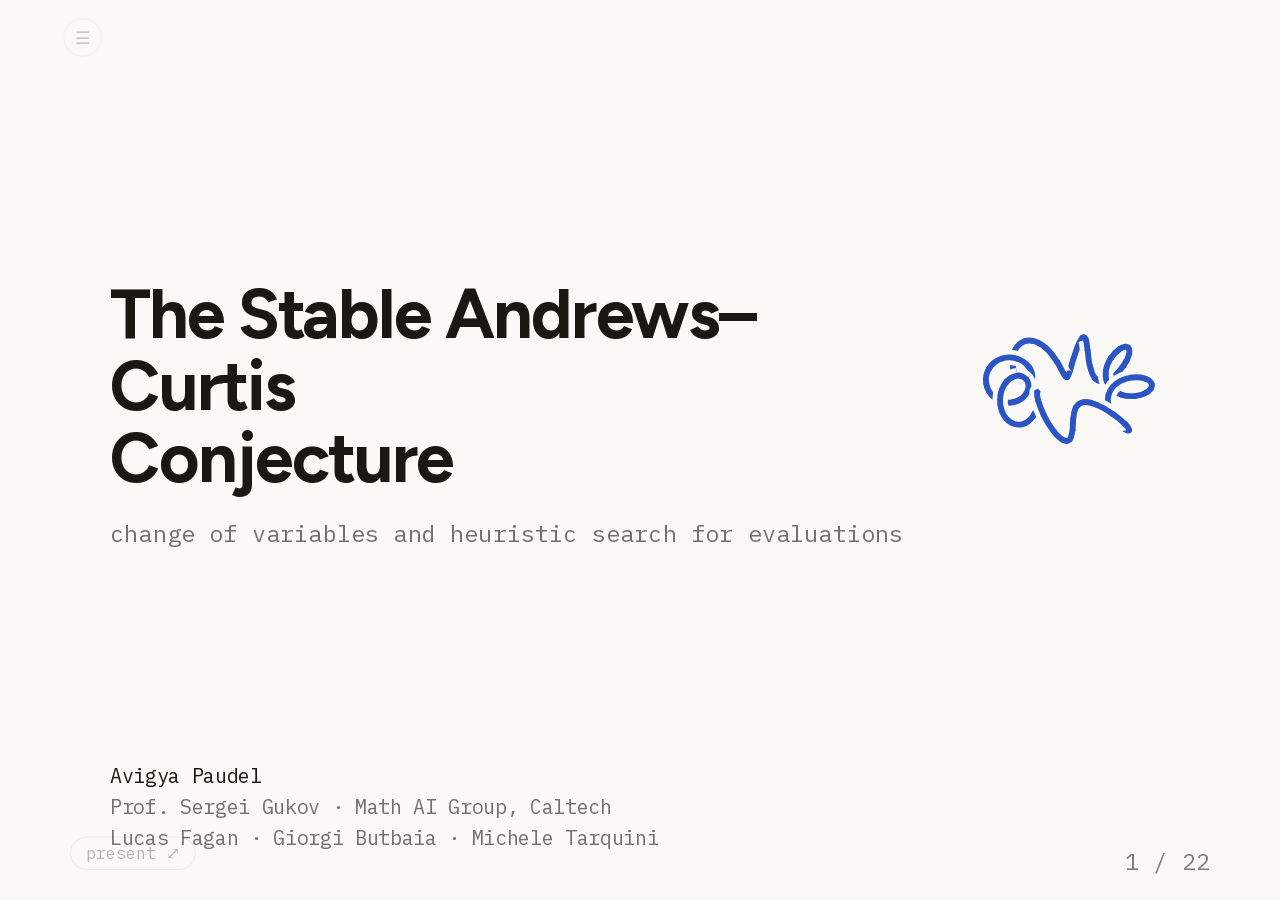
==== commit 5ab11d94: "Drop the ΔL slide; renumber notes to 22 core slides Co-Authored-By: Claude Opus 5 <noreply@anthropic" ====
--- a/index.html
+++ b/index.html
@@ -1073,10 +1073,10 @@
     ORDER: [
       's01-title', 's02-nothing', 's04-conjecture', 's03-moves', 's03b-example', 's06-smove',
       's06b-rotate', 's08-stable', 's12-cov', 's10-blocks', 's12c-coinflip', 's12b-subset60', 's09-funnel',
-      's07-hump', 's11-compass', 's13-mass', 's05-ak3', 's14-wall', 's15-takeaway', 's15b-next', 's16-ack', 's16b-questions', 's17-qr',
+      's11-compass', 's13-mass', 's05-ak3', 's14-wall', 's15-takeaway', 's15b-next', 's16-ack', 's16b-questions', 's17-qr',
       'a1-asrun', 'a2-path', 'a3-cap', 'a4-beam', 'a5-relabel', 'a6-timeline', 'a7-trivial'
     ],
-    APPENDIX_START: 23   /* index into ORDER where Q&A appendix begins */
+    APPENDIX_START: 22   /* index into ORDER where Q&A appendix begins */
   };
 </script>
 <script src="slides_a.js"></script>
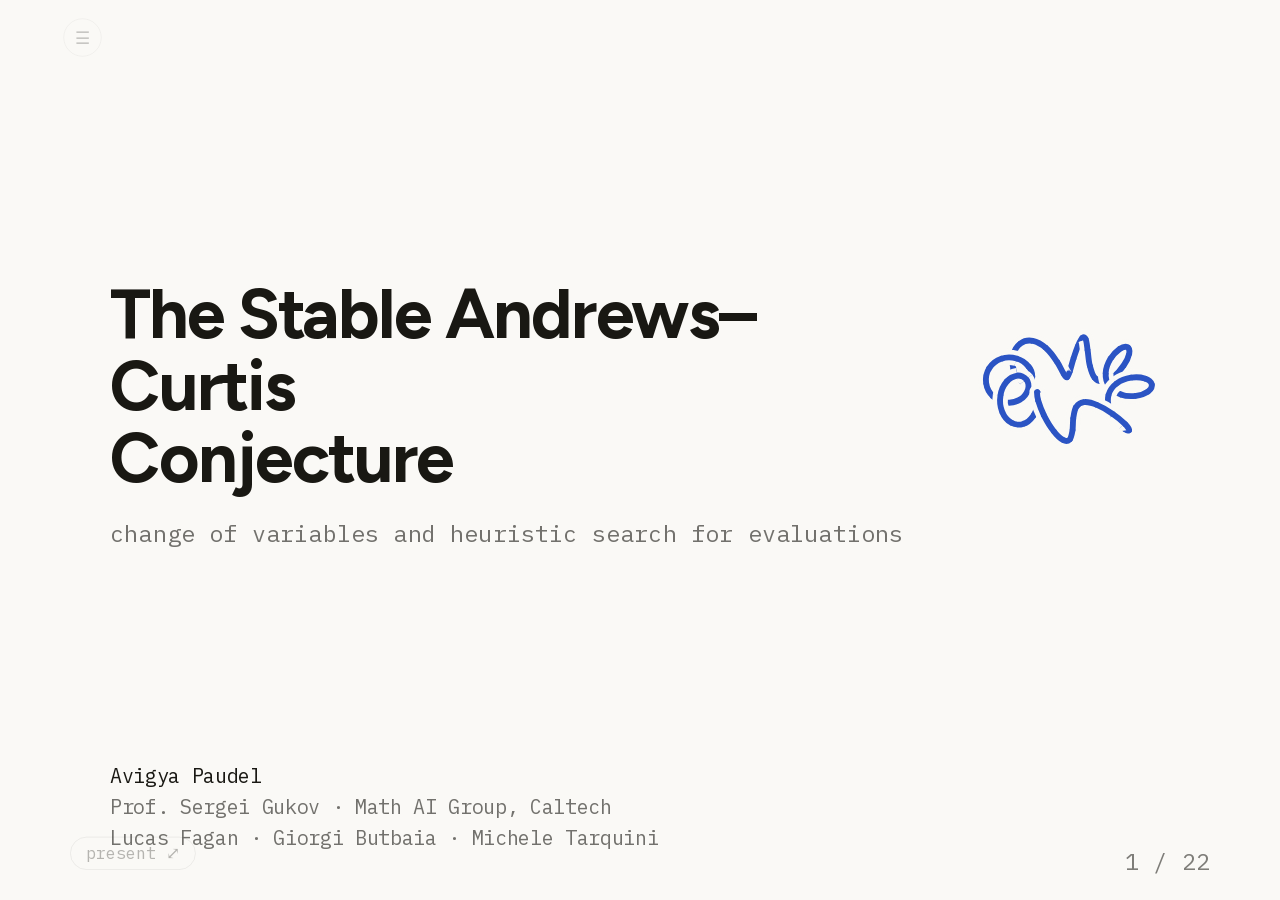
==== commit 33ad782a: "Deck: keep every sub-step in the PDF, add abelian-mass limits appendix PDF export previously printed" ====
--- a/index.html
+++ b/index.html
@@ -1074,7 +1074,7 @@
       's01-title', 's02-nothing', 's04-conjecture', 's03-moves', 's03b-example', 's06-smove',
       's06b-rotate', 's08-stable', 's12-cov', 's10-blocks', 's12c-coinflip', 's12b-subset60', 's09-funnel',
       's11-compass', 's13-mass', 's05-ak3', 's14-wall', 's15-takeaway', 's15b-next', 's16-ack', 's16b-questions', 's17-qr',
-      'a1-asrun', 'a2-path', 'a3-cap', 'a4-beam', 'a5-relabel', 'a6-timeline', 'a7-trivial'
+      'a1-asrun', 'a2-path', 'a3-cap', 'a4-beam', 'a5-relabel', 'a6-timeline', 'a7-trivial', 'a8-mass-limits'
     ],
     APPENDIX_START: 22   /* index into ORDER where Q&A appendix begins */
   };
@@ -1367,13 +1367,35 @@
     if (jump) setStep(jump, Math.max(0, Math.min(stepMax(jump), stepQ)));
   }
 
-  /* pause everything when printing */
-  window.addEventListener('beforeprint', function () {
+  /* ---- pdf backup: keep every sub-step, one page each, in slide order ----
+     A stepped slide's sub-steps mostly *replace* each other rather than stack,
+     so a single flattened page would overlap them into mush. Instead each slide
+     is expanded in place into one page per sub-step, so nothing is dropped —
+     that is the worst case the printed deck has to survive. */
+  var printExpanded = false;
+  function expandForPrint() {
+    if (printExpanded) return;
+    printExpanded = true;
     slides.forEach(function (s) {
       setAnimations(s, false);
       var el = s.querySelector('[data-steps]');
-      if (el) setStep(el, stepMax(el));
+      if (!el) return;
+      var max = stepMax(el);
+      for (var n = 0; n <= max; n++) {
+        var c = s.cloneNode(true);
+        c.classList.add('active');
+        c.querySelector('[data-steps]').setAttribute('data-step', String(n));
+        s.parentNode.insertBefore(c, s);
+      }
+      s.parentNode.removeChild(s);
     });
+  }
+  if (/[?&]print\b/.test(location.search)) expandForPrint();
+
+  /* pause everything when printing */
+  window.addEventListener('beforeprint', function () {
+    expandForPrint();
+    slides.forEach(function (s) { setAnimations(s, false); });
   });
 })();
 </script>
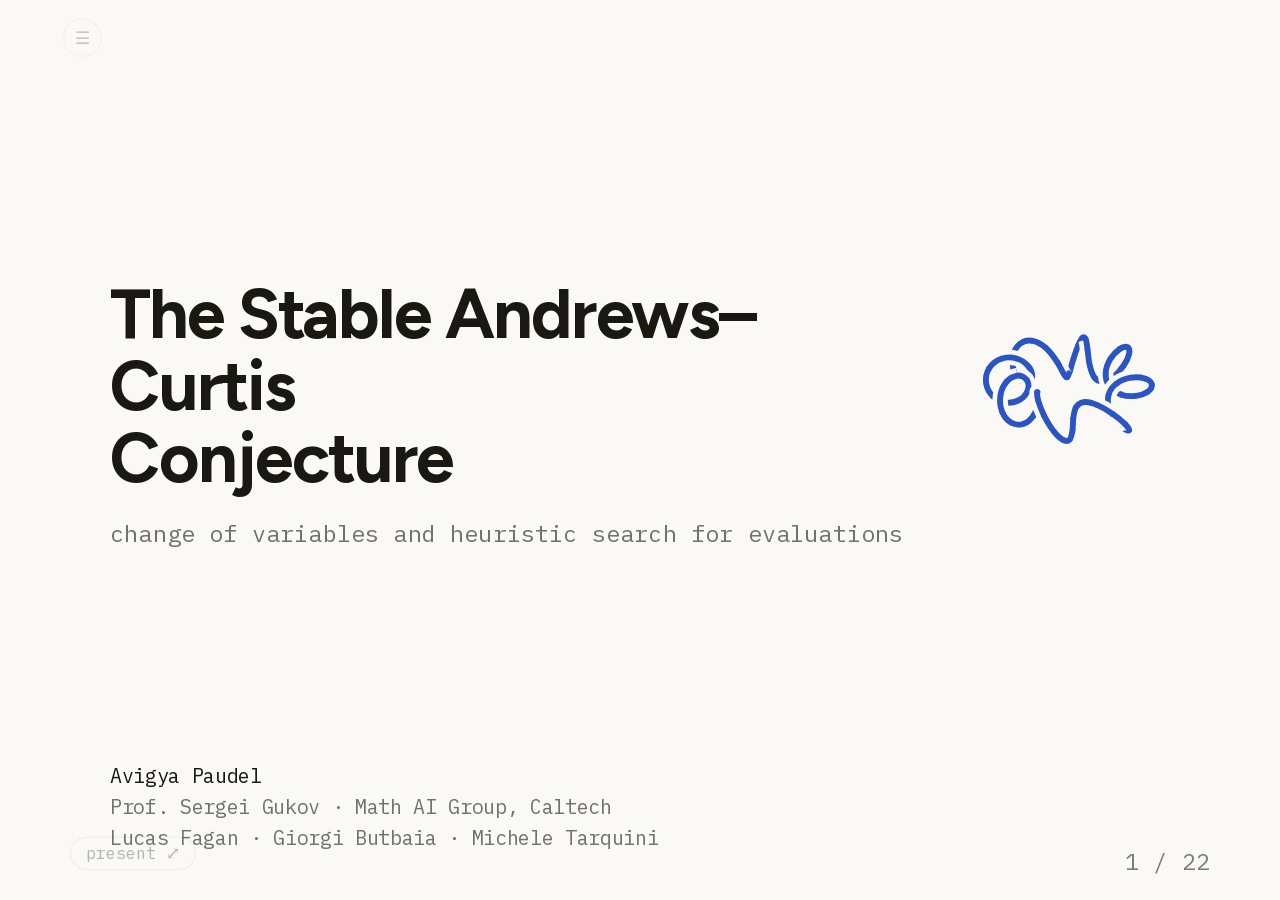
==== commit d1b02941: "Cache-bust slide scripts so a8 loads Pages serves slides_*.js with a long cache lifetime, so a reval" ====
--- a/index.html
+++ b/index.html
@@ -1079,9 +1079,9 @@
     APPENDIX_START: 22   /* index into ORDER where Q&A appendix begins */
   };
 </script>
-<script src="slides_a.js"></script>
-<script src="slides_b.js"></script>
-<script src="slides_c.js"></script>
+<script src="slides_a.js?v=2"></script>
+<script src="slides_b.js?v=2"></script>
+<script src="slides_c.js?v=2"></script>
 <script>
 (function () {
   var stage = document.getElementById('stage');
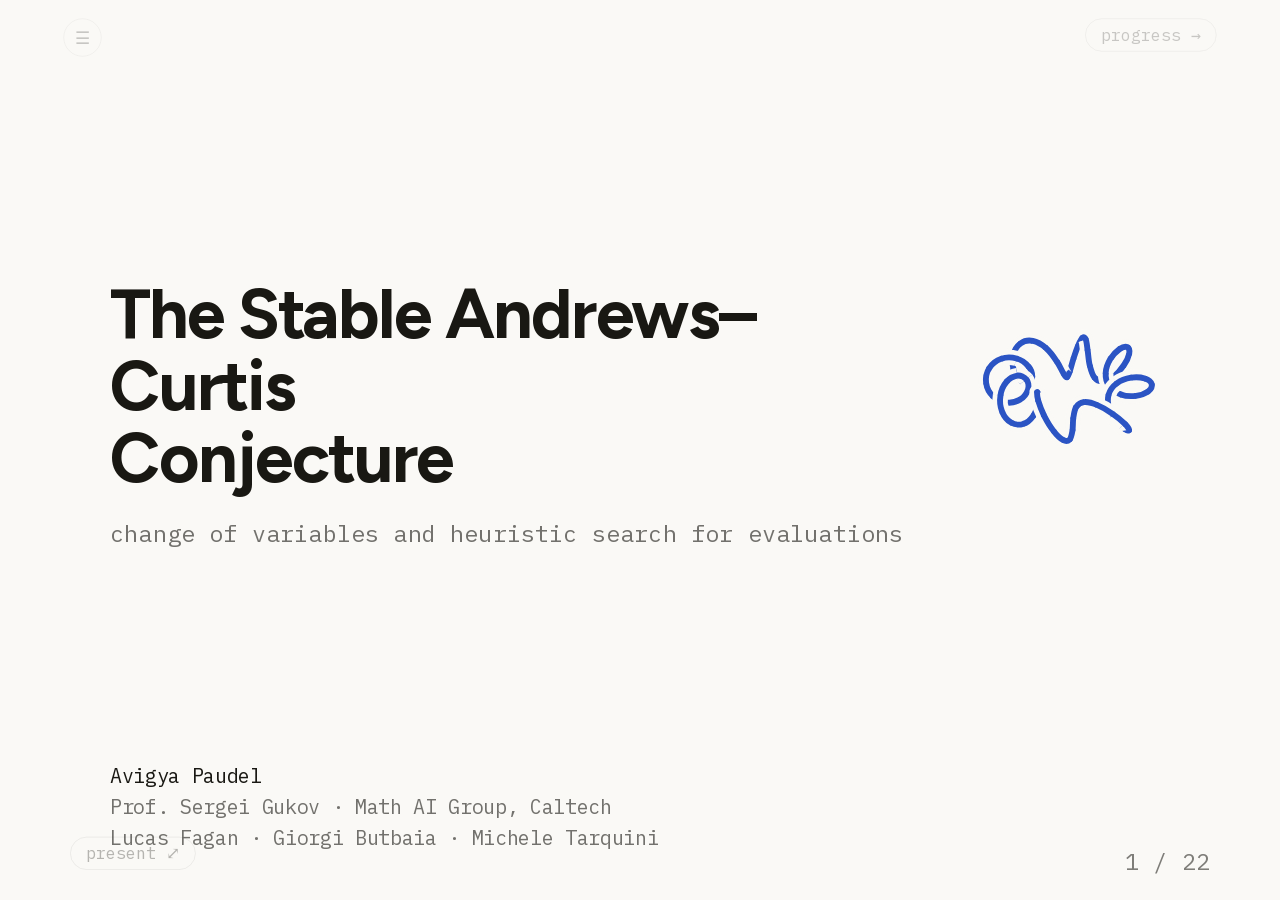
==== commit ae945426: "Add a separate September progress deck with in-slide comments progress/ is a second deck in the talk" ====
--- a/index.html
+++ b/index.html
@@ -156,6 +156,15 @@
   .navmenu button.on .num { opacity: 0.65; }
   .navmenu button.apx .num { color: var(--orange); opacity: 0.9; }
   .navmenu .rule { border-top: 1px solid rgba(25, 24, 19, 0.12); margin: 8px 14px; }
+
+  /* link to the separate September progress deck (progress/) */
+  .deckswitch {
+    position: absolute; right: 28px; top: 22px; z-index: 6;
+    font-family: var(--mono); font-size: 20px; line-height: 1; text-decoration: none;
+    color: var(--ink); border: 1px solid rgba(25, 24, 19, 0.25); border-radius: 999px;
+    padding: 9px 18px; opacity: 0.22; transition: opacity 0.2s;
+  }
+  .deckswitch:hover { opacity: 0.9; }
 
   .placeholder-missing {
     display: flex; align-items: center; justify-content: center;
@@ -1055,7 +1064,7 @@
       page-break-after: always; break-after: page;
     }
     .hud { display: none; }
-    .skipbtn, .presentbtn, .navbtn, .navmenu { display: none !important; }
+    .skipbtn, .presentbtn, .navbtn, .navmenu, .deckswitch { display: none !important; }
   }
 </style>
 </head>
@@ -1158,6 +1167,10 @@
   });
   stage.appendChild(navBtn);
   stage.appendChild(navMenu);
+  var sw = document.createElement('a');
+  sw.className = 'deckswitch'; sw.href = 'progress/'; sw.title = 'September progress';
+  sw.textContent = 'progress \u2192';
+  stage.appendChild(sw);
   navBtn.addEventListener('click', function (e) { e.stopPropagation(); toggleNav(); });
 
   function toggleNav(force) {
